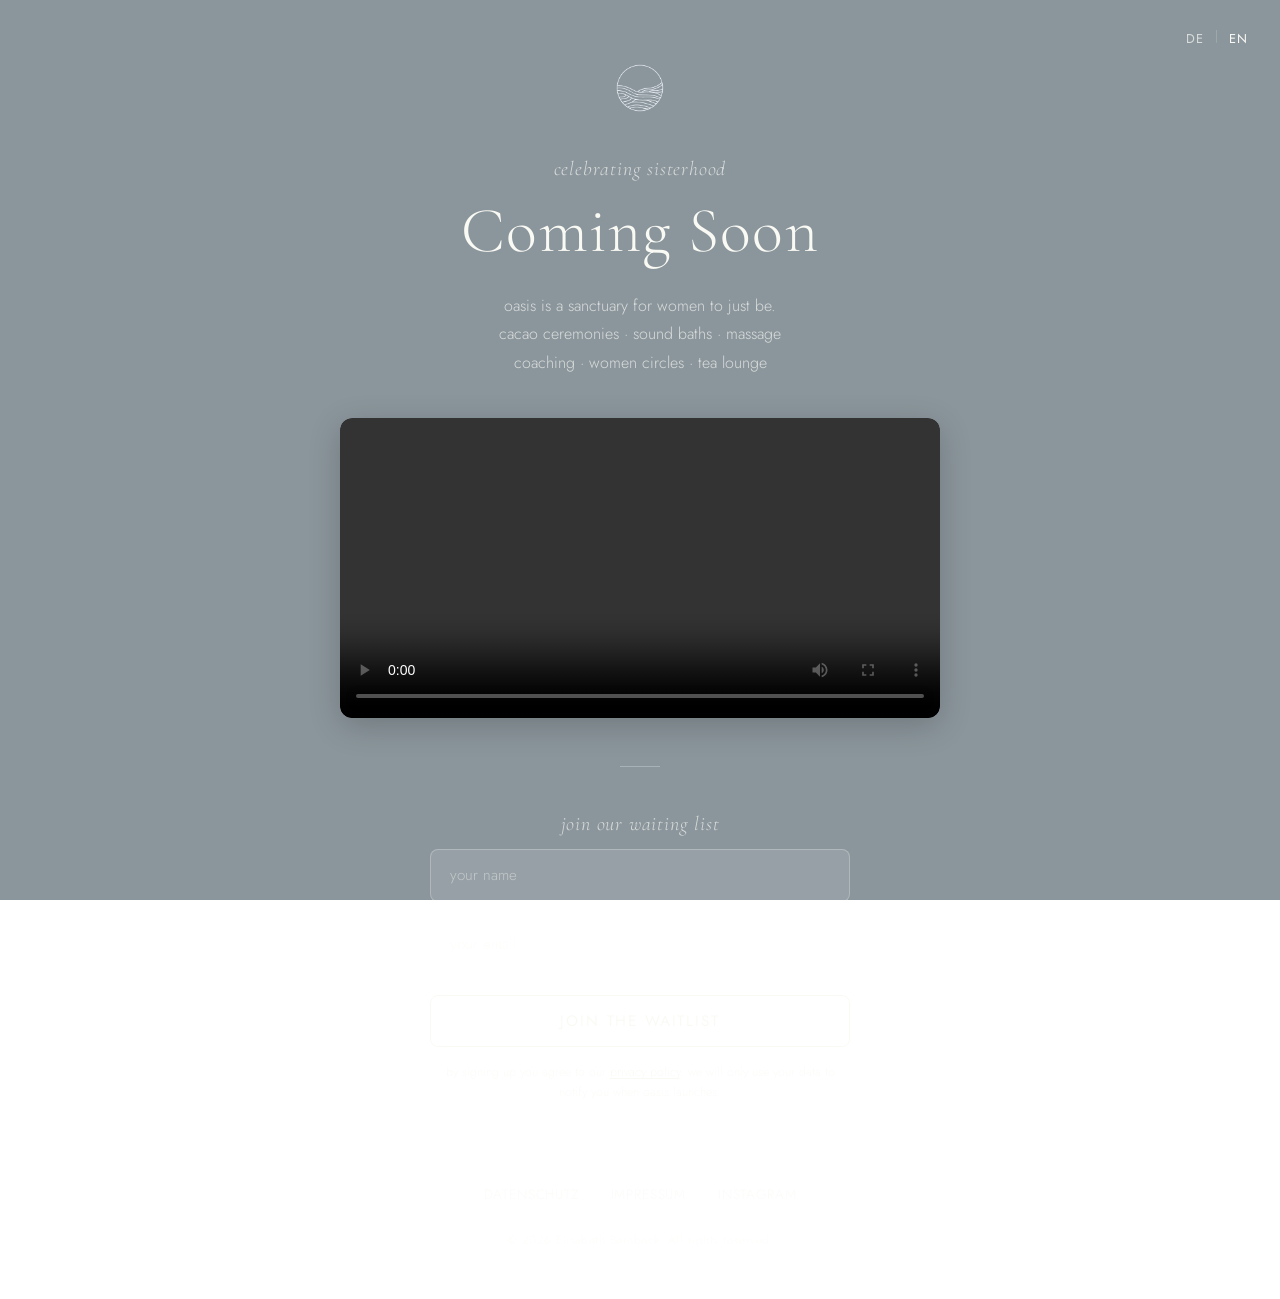
==== index.html @ ac2dc880 "Add Oasis waiting list coming soon page Includes bilingual (EN/DE) coming soon page with intro video" ====
<!DOCTYPE html>
<html lang="en">
<head>
  <meta charset="UTF-8">
  <meta name="viewport" content="width=device-width, initial-scale=1.0">
  <title>Oasis Collective – Coming Soon</title>
  <meta name="description" content="Oasis – a sanctuary for women to rest and realign. Join our waiting list for cacao ceremonies, sound baths, therapy, women circles and more.">
  <meta name="robots" content="index, follow">
  <link rel="stylesheet" href="style.css">

  <!-- Open Graph -->
  <meta property="og:title" content="Oasis Collective – Coming Soon">
  <meta property="og:description" content="A sanctuary for women to rest and realign. Join our waiting list.">
  <meta property="og:type" content="website">
  <meta property="og:url" content="https://oasiscollective.de">
</head>
<body class="has-bg">

  <!-- Language Toggle -->
  <div class="lang-toggle">
    <button id="btn-de">DE</button>
    <span>|</span>
    <button id="btn-en" class="active">EN</button>
  </div>

  <div class="page-wrapper">

    <!-- Logo -->
    <div class="logo fade-in">
      <img src="assets/logo.png" alt="Oasis Collective Logo">
    </div>

    <!-- Heading -->
    <div class="content">
      <p class="script-heading fade-in" data-de="Schwesternschaft feiern" data-en="celebrating sisterhood">celebrating sisterhood</p>
      <h1 class="fade-in">Coming Soon</h1>
      <p class="subtitle fade-in">
        <span data-de="Oasis - ein Ort für Frauen, einfach zu sein." data-en="oasis is a sanctuary for women to just be.">oasis is a sanctuary for women to just be.</span><br>
        <span data-de="Kakaozeremonien · Klangbäder · Massage" data-en="cacao ceremonies · sound baths · massage">cacao ceremonies · sound baths · massage</span><br>
        <span data-de="Coaching · Frauenkreise · Tee-Lounge" data-en="coaching · women circles · tea lounge">coaching · women circles · tea lounge</span>
      </p>

      <!-- Video -->
      <div class="video-container fade-in">
        <video controls playsinline preload="metadata">
          <source src="assets/OASIS_INTRO_VIDEO.mp4" type="video/mp4">
          Your browser does not support the video tag.
        </video>
      </div>

      <div class="divider fade-in"></div>

      <!-- Signup Form -->
      <div id="signup-section" class="fade-in">
        <p class="script-heading" data-de="Trag dich in unsere Warteliste ein" data-en="join our waiting list">join our waiting list</p>

        <form class="signup-form" id="waitlist-form"
              action="https://docs.google.com/forms/d/e/1FAIpQLSeufxtRSt-exz1xaeb_qMT-ZYPXfEtREQE66vGAR3hrWesylA/formResponse"
              method="POST"
              target="hidden-iframe">
          <div class="form-group">
            <input type="text"
                   id="input-name"
                   name="entry.803396824"
                   placeholder="your name"
                   data-de="dein Name"
                   data-en="your name"
                   required
                   autocomplete="given-name">
          </div>
          <div class="form-group">
            <input type="email"
                   id="input-email"
                   name="entry.1589229907"
                   placeholder="your email"
                   data-de="deine E-Mail"
                   data-en="your email"
                   required
                   autocomplete="email">
          </div>
          <button type="submit" class="submit-btn" data-de="Auf die Warteliste" data-en="Join the Waitlist">Join the Waitlist</button>
          <p class="form-consent" data-de="Mit deiner Anmeldung stimmst du unserer <a href='datenschutz.html'>Datenschutzerklärung</a> zu. Wir verwenden deine Daten nur, um dich zu informieren, wenn Oasis startet." data-en="by signing up you agree to our <a href='datenschutz.html'>privacy policy</a>. we will only use your data to notify you when oasis launches.">by signing up you agree to our <a href="datenschutz.html">privacy policy</a>. we will only use your data to notify you when oasis launches.</p>
        </form>

        <div class="form-success" id="form-success">
          <p data-de="Danke, schöne Seele.<br>Wir melden uns bald." data-en="thank you, beautiful soul.<br>we'll be in touch soon.">thank you, beautiful soul.<br>we'll be in touch soon.</p>
        </div>
      </div>

    </div>

    <!-- Hidden iframe for Google Forms submission without redirect -->
    <iframe name="hidden-iframe" id="hidden-iframe" style="display:none;"></iframe>

    <!-- Footer -->
    <footer>
      <nav class="footer-links">
        <a href="datenschutz.html">Datenschutz</a>
        <a href="impressum.html">Impressum</a>
        <a href="https://www.instagram.com/" target="_blank" rel="noopener">Instagram</a>
      </nav>
      <p class="copyright">&copy; 2026 Elisabeth Bernbeck. All rights reserved.</p>
    </footer>

  </div>

  <script>
    // Language switcher
    const btnDe = document.getElementById('btn-de');
    const btnEn = document.getElementById('btn-en');

    function setLang(lang) {
      document.documentElement.lang = lang;
      localStorage.setItem('oasis-lang', lang);

      // Toggle active button
      btnDe.classList.toggle('active', lang === 'de');
      btnEn.classList.toggle('active', lang === 'en');

      // Swap text content
      document.querySelectorAll('[data-en]').forEach(function (el) {
        if (el.tagName === 'INPUT') {
          el.placeholder = el.getAttribute('data-' + lang);
        } else if (el.classList.contains('form-consent') || el.closest('.form-success')) {
          el.innerHTML = el.getAttribute('data-' + lang);
        } else {
          el.textContent = el.getAttribute('data-' + lang);
        }
      });
    }

    btnDe.addEventListener('click', function () { setLang('de'); });
    btnEn.addEventListener('click', function () { setLang('en'); });

    // Default to saved preference or German
    var saved = localStorage.getItem('oasis-lang') || 'en';
    setLang(saved);

    // Show success message after form submission via hidden iframe
    const form = document.getElementById('waitlist-form');
    const successMsg = document.getElementById('form-success');

    form.addEventListener('submit', function () {
      setTimeout(function () {
        form.style.display = 'none';
        successMsg.classList.add('visible');
      }, 1000);
    });
  </script>
</body>
</html>
---- style.css ----
@import url('https://fonts.googleapis.com/css2?family=Cormorant+Garamond:ital,wght@0,300;0,400;0,600;1,300;1,400&family=Jost:wght@300;400;500&display=swap');

/* ── Reset & Base ─────────────────────────────────── */

*, *::before, *::after {
  margin: 0;
  padding: 0;
  box-sizing: border-box;
}

:root {
  --bg-primary: #4A6B7A;
  --bg-dark: #3D5A68;
  --bg-deeper: #345060;
  --text-light: #FAFAF5;
  --text-muted: rgba(250, 250, 245, 0.7);
  --accent: #8AABB8;
  --font-display: 'Cormorant Garamond', Georgia, serif;
  --font-body: 'Jost', 'Helvetica Neue', sans-serif;
}

html {
  font-size: 16px;
  scroll-behavior: smooth;
}

body {
  font-family: var(--font-body);
  font-weight: 300;
  background-color: var(--bg-primary);
  color: var(--text-light);
  line-height: 1.7;
  min-height: 100vh;
  -webkit-font-smoothing: antialiased;
}

/* Water background — only on the main coming-soon page */
body.has-bg {
  background: url('assets/bg-water.png') center center / cover no-repeat fixed;
}

body.has-bg::before {
  content: '';
  position: fixed;
  inset: 0;
  background: rgba(45, 65, 75, 0.55);
  z-index: 0;
}

body.has-bg .page-wrapper {
  position: relative;
  z-index: 1;
}

a {
  color: var(--text-light);
  text-decoration: none;
  transition: opacity 0.3s ease;
}

a:hover {
  opacity: 0.75;
}

/* ── Fade-in Animation ────────────────────────────── */

@keyframes fadeUp {
  from {
    opacity: 0;
    transform: translateY(20px);
  }
  to {
    opacity: 1;
    transform: translateY(0);
  }
}

.fade-in {
  opacity: 0;
  animation: fadeUp 0.8s ease forwards;
}

.fade-in:nth-child(1) { animation-delay: 0.1s; }
.fade-in:nth-child(2) { animation-delay: 0.3s; }
.fade-in:nth-child(3) { animation-delay: 0.5s; }
.fade-in:nth-child(4) { animation-delay: 0.7s; }
.fade-in:nth-child(5) { animation-delay: 0.9s; }

/* ── Logo ─────────────────────────────────────────── */

.logo {
  width: 80px;
  height: 80px;
  margin-bottom: 1.5rem;
}

.logo img {
  width: 100%;
  height: 100%;
  object-fit: contain;
}

/* ── Layout ───────────────────────────────────────── */

.page-wrapper {
  display: flex;
  flex-direction: column;
  align-items: center;
  min-height: 100vh;
  padding: 3rem 1.5rem;
}

.content {
  max-width: 600px;
  width: 100%;
  text-align: center;
}

/* ── Typography ───────────────────────────────────── */

.script-heading {
  font-family: var(--font-display);
  font-weight: 300;
  font-style: italic;
  font-size: 1.25rem;
  letter-spacing: 0.04em;
  color: var(--text-muted);
  margin-bottom: 0.5rem;
}

h1 {
  font-family: var(--font-display);
  font-weight: 300;
  font-size: clamp(2.5rem, 6vw, 4rem);
  letter-spacing: 0.02em;
  line-height: 1.15;
  margin-bottom: 1.5rem;
}

h2 {
  font-family: var(--font-display);
  font-weight: 300;
  font-size: clamp(1.8rem, 4vw, 2.5rem);
  letter-spacing: 0.02em;
  line-height: 1.2;
  margin-bottom: 1.5rem;
}

.subtitle {
  font-size: 1rem;
  font-weight: 300;
  color: var(--text-muted);
  max-width: 440px;
  margin: 0 auto 2.5rem;
  line-height: 1.8;
}

/* ── Video ────────────────────────────────────────── */

.video-container {
  width: 100%;
  margin: 2rem 0 3rem;
  border-radius: 12px;
  overflow: hidden;
  box-shadow: 0 8px 32px rgba(0, 0, 0, 0.2);
}

.video-container video {
  width: 100%;
  display: block;
  border-radius: 12px;
}

/* ── Signup Form ──────────────────────────────────── */

.signup-form {
  width: 100%;
  max-width: 420px;
  margin: 0 auto 2rem;
}

.form-group {
  margin-bottom: 1rem;
}

.form-group input {
  width: 100%;
  padding: 0.9rem 1.2rem;
  background: rgba(255, 255, 255, 0.1);
  backdrop-filter: blur(8px);
  -webkit-backdrop-filter: blur(8px);
  border: 1px solid rgba(255, 255, 255, 0.25);
  border-radius: 8px;
  color: var(--text-light);
  font-family: var(--font-body);
  font-size: 0.95rem;
  font-weight: 300;
  transition: border-color 0.3s ease, background 0.3s ease;
}

.form-group input::placeholder {
  color: rgba(250, 250, 245, 0.45);
}

.form-group input:focus {
  outline: none;
  border-color: rgba(255, 255, 255, 0.5);
  background: rgba(255, 255, 255, 0.12);
}

.submit-btn {
  width: 100%;
  padding: 0.9rem 2rem;
  background: transparent;
  border: 1px solid var(--text-light);
  border-radius: 8px;
  color: var(--text-light);
  font-family: var(--font-body);
  font-size: 0.95rem;
  font-weight: 400;
  letter-spacing: 0.12em;
  text-transform: uppercase;
  cursor: pointer;
  transition: background 0.3s ease, color 0.3s ease;
  margin-top: 0.5rem;
}

.submit-btn:hover {
  background: var(--text-light);
  color: var(--bg-primary);
}

.form-consent {
  font-size: 0.78rem;
  color: var(--text-muted);
  margin-top: 1rem;
  line-height: 1.6;
}

.form-consent a {
  text-decoration: underline;
  text-underline-offset: 2px;
}

.form-success {
  display: none;
  text-align: center;
  padding: 1.5rem;
}

.form-success.visible {
  display: block;
}

.form-success p {
  font-family: var(--font-display);
  font-style: italic;
  font-size: 1.2rem;
}

/* ── Divider ──────────────────────────────────────── */

.divider {
  width: 40px;
  height: 1px;
  background: rgba(255, 255, 255, 0.25);
  margin: 2.5rem auto;
}

/* ── Footer ───────────────────────────────────────── */

footer {
  margin-top: auto;
  padding-top: 3rem;
  text-align: center;
  width: 100%;
}

.footer-links {
  display: flex;
  justify-content: center;
  gap: 2rem;
  margin-bottom: 1.5rem;
  flex-wrap: wrap;
}

.footer-links a {
  font-size: 0.85rem;
  letter-spacing: 0.06em;
  text-transform: uppercase;
  color: var(--text-muted);
}

.footer-links a:hover {
  color: var(--text-light);
  opacity: 1;
}

.copyright {
  font-size: 0.75rem;
  color: rgba(250, 250, 245, 0.4);
  letter-spacing: 0.04em;
}

/* ── Legal Pages ──────────────────────────────────── */

.legal-page {
  max-width: 700px;
  width: 100%;
  text-align: left;
}

.legal-page h1 {
  text-align: center;
  margin-bottom: 2.5rem;
}

.legal-page h2 {
  font-size: 1.3rem;
  margin-top: 2.5rem;
  margin-bottom: 0.75rem;
  font-weight: 400;
}

.legal-page p,
.legal-page li {
  font-size: 0.92rem;
  color: var(--text-muted);
  margin-bottom: 0.75rem;
}

.legal-page ul {
  list-style: none;
  padding-left: 1rem;
}

.legal-page ul li::before {
  content: "–";
  margin-right: 0.5rem;
  color: var(--accent);
}

.legal-page a {
  text-decoration: underline;
  text-underline-offset: 2px;
}

.back-link {
  display: inline-block;
  margin-bottom: 2rem;
  font-size: 0.85rem;
  letter-spacing: 0.06em;
  text-transform: uppercase;
  color: var(--text-muted);
}

.back-link:hover {
  color: var(--text-light);
  opacity: 1;
}

/* ── Language Toggle ───────────────────────────────── */

.lang-toggle {
  position: fixed;
  top: 1.5rem;
  right: 1.5rem;
  z-index: 10;
  display: flex;
  gap: 0.15rem;
  font-family: var(--font-body);
  font-size: 0.8rem;
  letter-spacing: 0.08em;
  text-transform: uppercase;
}

.lang-toggle button {
  background: none;
  border: none;
  color: var(--text-muted);
  font-family: var(--font-body);
  font-size: 0.8rem;
  letter-spacing: 0.08em;
  cursor: pointer;
  padding: 0.3rem 0.5rem;
  transition: color 0.3s ease;
}

.lang-toggle button.active {
  color: var(--text-light);
}

.lang-toggle button:hover {
  color: var(--text-light);
}

.lang-toggle span {
  color: rgba(250, 250, 245, 0.3);
  line-height: 1.8;
}

/* ── Responsive ───────────────────────────────────── */

@media (max-width: 480px) {
  .page-wrapper {
    padding: 2rem 1.25rem;
  }

  .footer-links {
    gap: 1.25rem;
  }

  .video-container {
    margin: 1.5rem 0 2rem;
    border-radius: 8px;
  }

  .video-container video {
    border-radius: 8px;
  }
}
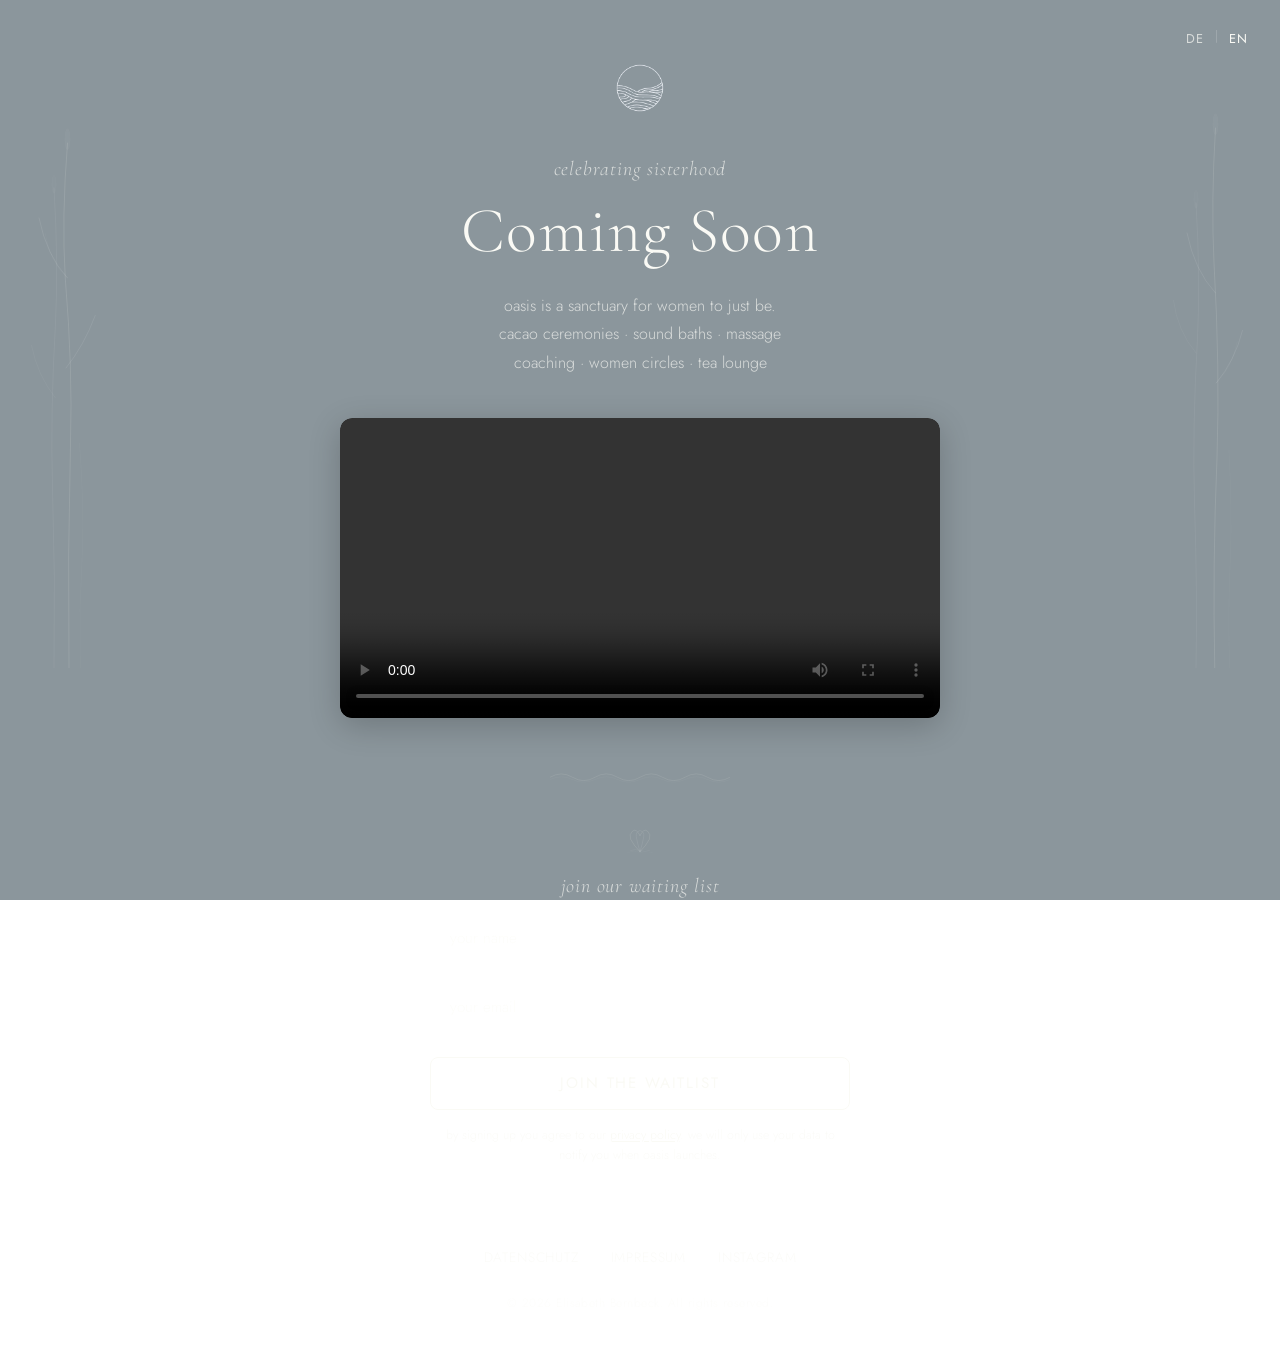
==== commit 16ef6b87: "Add decorative water-themed SVG line drawings Flowing reeds on page sides, wave divider, and lotus a" ====
--- a/index.html
+++ b/index.html
@@ -25,6 +25,46 @@
 
   <div class="page-wrapper">
 
+    <!-- Decorative Reeds — Left -->
+    <svg class="deco-reeds deco-reeds--left" viewBox="0 0 120 800" fill="none" xmlns="http://www.w3.org/2000/svg" aria-hidden="true">
+      <!-- Tall reed 1 -->
+      <path d="M60 800 Q58 650 62 500 Q65 400 55 280 Q50 200 58 100" stroke="currentColor" stroke-width="1.2" stroke-linecap="round"/>
+      <!-- Leaf 1 -->
+      <path d="M58 280 Q30 250 20 200" stroke="currentColor" stroke-width="0.9" stroke-linecap="round"/>
+      <path d="M58 280 Q35 260 28 220" stroke="currentColor" stroke-width="0.6" stroke-linecap="round" opacity="0.5"/>
+      <!-- Leaf 2 -->
+      <path d="M56 400 Q80 370 95 330" stroke="currentColor" stroke-width="0.9" stroke-linecap="round"/>
+      <!-- Tall reed 2 -->
+      <path d="M40 800 Q42 680 38 560 Q35 460 42 340 Q46 260 40 160" stroke="currentColor" stroke-width="1" stroke-linecap="round" opacity="0.6"/>
+      <!-- Leaf 3 -->
+      <path d="M42 440 Q18 410 10 370" stroke="currentColor" stroke-width="0.8" stroke-linecap="round" opacity="0.6"/>
+      <!-- Small reed 3 -->
+      <path d="M75 800 Q73 720 78 640 Q80 580 74 500" stroke="currentColor" stroke-width="0.8" stroke-linecap="round" opacity="0.4"/>
+      <!-- Cattail/seed head -->
+      <ellipse cx="58" cy="95" rx="3.5" ry="14" stroke="currentColor" stroke-width="0.8" fill="currentColor" opacity="0.25"/>
+      <ellipse cx="40" cy="155" rx="3" ry="12" stroke="currentColor" stroke-width="0.7" fill="currentColor" opacity="0.18"/>
+    </svg>
+
+    <!-- Decorative Reeds — Right -->
+    <svg class="deco-reeds deco-reeds--right" viewBox="0 0 120 800" fill="none" xmlns="http://www.w3.org/2000/svg" aria-hidden="true">
+      <!-- Tall reed 1 -->
+      <path d="M55 800 Q58 660 52 520 Q48 400 56 260 Q60 180 54 80" stroke="currentColor" stroke-width="1.2" stroke-linecap="round"/>
+      <!-- Leaf 1 -->
+      <path d="M54 300 Q82 270 92 220" stroke="currentColor" stroke-width="0.9" stroke-linecap="round"/>
+      <!-- Leaf 2 -->
+      <path d="M53 420 Q28 390 18 350" stroke="currentColor" stroke-width="0.9" stroke-linecap="round"/>
+      <path d="M53 420 Q32 400 25 365" stroke="currentColor" stroke-width="0.6" stroke-linecap="round" opacity="0.5"/>
+      <!-- Tall reed 2 -->
+      <path d="M80 800 Q78 700 82 580 Q85 480 78 360 Q74 280 80 180" stroke="currentColor" stroke-width="1" stroke-linecap="round" opacity="0.6"/>
+      <!-- Leaf 3 -->
+      <path d="M80 380 Q105 350 110 310" stroke="currentColor" stroke-width="0.8" stroke-linecap="round" opacity="0.6"/>
+      <!-- Small reed 3 -->
+      <path d="M35 800 Q38 730 34 650 Q32 590 36 510" stroke="currentColor" stroke-width="0.8" stroke-linecap="round" opacity="0.4"/>
+      <!-- Cattail/seed head -->
+      <ellipse cx="54" cy="75" rx="3.5" ry="14" stroke="currentColor" stroke-width="0.8" fill="currentColor" opacity="0.25"/>
+      <ellipse cx="80" cy="175" rx="3" ry="12" stroke="currentColor" stroke-width="0.7" fill="currentColor" opacity="0.18"/>
+    </svg>
+
     <!-- Logo -->
     <div class="logo fade-in">
       <img src="assets/logo.png" alt="Oasis Collective Logo">
@@ -48,10 +88,25 @@
         </video>
       </div>
 
-      <div class="divider fade-in"></div>
+      <!-- Wave Divider -->
+      <div class="deco-wave-divider fade-in">
+        <svg viewBox="0 0 400 50" fill="none" xmlns="http://www.w3.org/2000/svg" aria-hidden="true">
+          <path d="M0 25 Q25 10 50 25 T100 25 T150 25 T200 25 T250 25 T300 25 T350 25 T400 25" stroke="currentColor" stroke-width="0.8" stroke-linecap="round" opacity="0.5"/>
+          <path d="M0 30 Q25 18 50 30 T100 30 T150 30 T200 30 T250 30 T300 30 T350 30 T400 30" stroke="currentColor" stroke-width="0.5" stroke-linecap="round" opacity="0.3"/>
+        </svg>
+      </div>
 
       <!-- Signup Form -->
       <div id="signup-section" class="fade-in">
+        <!-- Small lotus/water lily accent -->
+        <svg class="deco-lotus" viewBox="0 0 80 40" fill="none" xmlns="http://www.w3.org/2000/svg" aria-hidden="true">
+          <path d="M40 38 Q30 28 25 18 Q22 10 28 5 Q34 0 40 12" stroke="currentColor" stroke-width="0.7" stroke-linecap="round" opacity="0.45"/>
+          <path d="M40 38 Q50 28 55 18 Q58 10 52 5 Q46 0 40 12" stroke="currentColor" stroke-width="0.7" stroke-linecap="round" opacity="0.45"/>
+          <path d="M40 38 Q36 25 34 14 Q33 6 40 4 Q47 6 46 14 Q44 25 40 38" stroke="currentColor" stroke-width="0.7" stroke-linecap="round" opacity="0.35"/>
+          <!-- Small ripple lines -->
+          <path d="M25 36 Q32 33 40 36 Q48 39 55 36" stroke="currentColor" stroke-width="0.5" stroke-linecap="round" opacity="0.3"/>
+          <path d="M20 39 Q30 35 40 39 Q50 43 60 39" stroke="currentColor" stroke-width="0.4" stroke-linecap="round" opacity="0.2"/>
+        </svg>
         <p class="script-heading" data-de="Trag dich in unsere Warteliste ein" data-en="join our waiting list">join our waiting list</p>
 
         <form class="signup-form" id="waitlist-form"
--- a/style.css
+++ b/style.css
@@ -267,6 +267,85 @@
   margin: 2.5rem auto;
 }
 
+/* ── Decorative Line Drawings ────────────────────── */
+
+/* Side reeds — tall, flowing botanical illustrations */
+.deco-reeds {
+  position: absolute;
+  top: 5%;
+  width: 90px;
+  height: 600px;
+  color: rgba(250, 250, 245, 0.13);
+  pointer-events: none;
+  z-index: 0;
+}
+
+.deco-reeds--left {
+  left: 1.5rem;
+}
+
+.deco-reeds--right {
+  right: 1.5rem;
+  transform: scaleX(-1);
+}
+
+/* Gentle sway animation for reeds */
+@keyframes reedsSwayLeft {
+  0%, 100% { transform: rotate(0deg); }
+  50%      { transform: rotate(1.2deg); }
+}
+
+@keyframes reedsSwayRight {
+  0%, 100% { transform: scaleX(-1) rotate(0deg); }
+  50%      { transform: scaleX(-1) rotate(-1.2deg); }
+}
+
+.deco-reeds--left {
+  transform-origin: bottom center;
+  animation: reedsSwayLeft 8s ease-in-out infinite;
+}
+
+.deco-reeds--right {
+  transform-origin: bottom center;
+  animation: reedsSwayRight 10s ease-in-out infinite;
+}
+
+/* Wave divider between sections */
+.deco-wave-divider {
+  width: 180px;
+  margin: 2.5rem auto;
+  color: rgba(250, 250, 245, 0.5);
+}
+
+.deco-wave-divider svg {
+  width: 100%;
+  height: auto;
+  display: block;
+}
+
+/* Lotus / water lily accent */
+.deco-lotus {
+  width: 50px;
+  height: 25px;
+  margin: 0 auto 1rem;
+  display: block;
+  color: rgba(250, 250, 245, 0.5);
+}
+
+/* Hide side reeds on narrower screens where they'd overlap content */
+@media (max-width: 900px) {
+  .deco-reeds {
+    width: 60px;
+    opacity: 0.7;
+  }
+}
+
+@media (max-width: 700px) {
+  .deco-reeds {
+    display: none;
+  }
+}
+
 /* ── Footer ───────────────────────────────────────── */
 
 footer {
@@ -359,7 +438,549 @@
   opacity: 1;
 }
 
-/* ── Language Toggle ───────────────────────────────── */
+/* ── Site Navigation ──────────────────────────────── */
+
+.site-nav {
+  position: fixed;
+  top: 0;
+  left: 0;
+  right: 0;
+  z-index: 9;
+  display: flex;
+  align-items: center;
+  justify-content: space-between;
+  padding: 1.25rem 2.5rem;
+  transition: background 0.4s ease, padding 0.3s ease;
+}
+
+.site-nav.scrolled {
+  background: rgba(45, 65, 75, 0.92);
+  backdrop-filter: blur(12px);
+  -webkit-backdrop-filter: blur(12px);
+  padding: 0.8rem 2.5rem;
+}
+
+.nav-logo img {
+  width: 45px;
+  height: 45px;
+  object-fit: contain;
+}
+
+.nav-links {
+  display: flex;
+  align-items: center;
+  gap: 2.5rem;
+}
+
+.nav-links a {
+  font-family: var(--font-body);
+  font-size: 0.82rem;
+  font-weight: 400;
+  letter-spacing: 0.1em;
+  text-transform: uppercase;
+  color: var(--text-light);
+}
+
+.nav-links a:hover {
+  opacity: 0.7;
+}
+
+/* ── Hero Section ─────────────────────────────────── */
+
+.hero {
+  position: relative;
+  width: 100%;
+  height: 100vh;
+  display: flex;
+  align-items: center;
+  justify-content: center;
+  overflow: hidden;
+}
+
+.hero-bg {
+  position: absolute;
+  inset: 0;
+  background-size: cover;
+  background-position: center;
+  background-repeat: no-repeat;
+}
+
+.hero-overlay {
+  position: absolute;
+  inset: 0;
+  background: rgba(45, 65, 75, 0.4);
+}
+
+.hero-content {
+  position: relative;
+  z-index: 2;
+  text-align: center;
+}
+
+.hero-logo {
+  margin: 0 auto 1.5rem;
+}
+
+.hero h1 {
+  font-size: clamp(3rem, 7vw, 5rem);
+  margin-bottom: 2rem;
+}
+
+.scroll-indicator {
+  margin-top: 2rem;
+}
+
+.scroll-indicator a {
+  color: var(--text-muted);
+  display: inline-block;
+  animation: bobble 2s ease-in-out infinite;
+}
+
+@keyframes bobble {
+  0%, 100% { transform: translateY(0); }
+  50% { transform: translateY(8px); }
+}
+
+/* ── Sections (shared) ────────────────────────────── */
+
+.section {
+  padding: 6rem 2rem;
+}
+
+.section-inner {
+  max-width: 900px;
+  margin: 0 auto;
+  text-align: center;
+}
+
+.script-title {
+  font-family: var(--font-display);
+  font-weight: 300;
+  font-style: italic;
+  font-size: clamp(2rem, 5vw, 3rem);
+  margin-bottom: 2.5rem;
+}
+
+.btn-outline {
+  display: inline-block;
+  padding: 0.75rem 2rem;
+  border: 1px solid var(--text-light);
+  border-radius: 8px;
+  font-family: var(--font-body);
+  font-size: 0.85rem;
+  font-weight: 400;
+  letter-spacing: 0.1em;
+  text-transform: uppercase;
+  color: var(--text-light);
+  transition: background 0.3s ease, color 0.3s ease;
+  cursor: pointer;
+  text-decoration: none;
+}
+
+.btn-outline:hover {
+  background: var(--text-light);
+  color: var(--bg-primary);
+  opacity: 1;
+}
+
+.btn-sm {
+  padding: 0.5rem 1.25rem;
+  font-size: 0.78rem;
+}
+
+/* ── Mission Section ──────────────────────────────── */
+
+.mission {
+  background: var(--bg-dark);
+}
+
+.mission-text {
+  font-size: 1rem;
+  color: var(--text-muted);
+  max-width: 560px;
+  margin: 0 auto 1.5rem;
+  line-height: 1.8;
+}
+
+/* ── Calendar / Events ────────────────────────────── */
+
+.calendar {
+  background: var(--bg-primary);
+}
+
+.events-list {
+  text-align: left;
+}
+
+.event-row {
+  display: grid;
+  grid-template-columns: 80px 160px 1fr;
+  align-items: center;
+  padding: 2rem 0;
+  border-bottom: 1px solid rgba(255, 255, 255, 0.12);
+  position: relative;
+  cursor: pointer;
+}
+
+.event-row:last-child {
+  border-bottom: none;
+}
+
+.event-date {
+  display: flex;
+  flex-direction: column;
+  align-items: center;
+}
+
+.event-day-name {
+  font-size: 0.82rem;
+  font-weight: 400;
+  text-transform: uppercase;
+  letter-spacing: 0.05em;
+}
+
+.event-day-num {
+  font-size: 2.2rem;
+  font-weight: 300;
+  line-height: 1.1;
+}
+
+.event-time {
+  font-size: 0.95rem;
+  font-weight: 300;
+  letter-spacing: 0.15em;
+  text-transform: uppercase;
+  color: var(--text-muted);
+}
+
+.event-name {
+  font-family: var(--font-display);
+  font-style: italic;
+  font-size: clamp(1.5rem, 3vw, 2.2rem);
+  text-align: right;
+}
+
+.event-hover {
+  display: none;
+  grid-column: 1 / -1;
+  padding: 1.25rem 0 0.5rem;
+  animation: fadeUp 0.3s ease;
+}
+
+.event-row:hover .event-hover,
+.event-row.active .event-hover {
+  display: block;
+}
+
+.event-desc {
+  font-size: 0.92rem;
+  color: var(--text-muted);
+  margin-bottom: 0.75rem;
+  line-height: 1.7;
+}
+
+.event-meta {
+  font-size: 0.85rem;
+  color: var(--text-muted);
+  margin-bottom: 1rem;
+}
+
+/* ── Services Section ─────────────────────────────── */
+
+.services {
+  background: var(--bg-dark);
+}
+
+.services-grid {
+  display: grid;
+  grid-template-columns: repeat(3, 1fr);
+  gap: 2.5rem;
+  text-align: left;
+  margin-top: 2rem;
+}
+
+.services-col {
+  padding: 2rem;
+  background: rgba(255, 255, 255, 0.04);
+  border-radius: 12px;
+  border: 1px solid rgba(255, 255, 255, 0.08);
+}
+
+.services-col h3 {
+  font-family: var(--font-display);
+  font-style: italic;
+  font-size: 1.6rem;
+  font-weight: 300;
+  margin-bottom: 0.25rem;
+}
+
+.services-role {
+  font-size: 0.8rem;
+  color: var(--text-muted);
+  letter-spacing: 0.04em;
+  margin-bottom: 1.5rem;
+}
+
+.service-item {
+  margin-bottom: 1.5rem;
+  padding-bottom: 1.5rem;
+  border-bottom: 1px solid rgba(255, 255, 255, 0.08);
+}
+
+.service-item:last-of-type {
+  border-bottom: none;
+}
+
+.service-item h4 {
+  font-family: var(--font-display);
+  font-size: 1.1rem;
+  font-weight: 400;
+  margin-bottom: 0.4rem;
+}
+
+.service-item p {
+  font-size: 0.88rem;
+  color: var(--text-muted);
+  line-height: 1.6;
+  margin-bottom: 0.5rem;
+}
+
+.service-meta {
+  font-size: 0.82rem;
+  color: var(--accent);
+  margin-bottom: 0.75rem;
+}
+
+/* ── Service tiers (multi-duration pricing) ───────────── */
+
+.service-tiers {
+  margin-bottom: 0.5rem;
+}
+
+.service-tier {
+  display: flex;
+  align-items: center;
+  justify-content: space-between;
+  padding: 0.75rem 0;
+  border-bottom: 1px solid rgba(255, 255, 255, 0.09);
+}
+
+.service-tier:last-child {
+  border-bottom: none;
+  margin-bottom: 0.25rem;
+}
+
+.service-tier-info {
+  font-size: 0.82rem;
+  color: var(--accent);
+  display: flex;
+  gap: 0.6rem;
+  align-items: center;
+}
+
+.service-tier-info em {
+  font-style: normal;
+  color: var(--text-light);
+  font-weight: 400;
+}
+
+.view-profile {
+  display: inline-block;
+  margin-top: 1rem;
+  font-size: 0.82rem;
+  color: var(--text-muted);
+  letter-spacing: 0.04em;
+}
+
+.view-profile:hover {
+  color: var(--text-light);
+  opacity: 1;
+}
+
+/* ── About Section ────────────────────────────────── */
+
+.about {
+  background: var(--bg-primary);
+}
+
+.about-grid {
+  display: grid;
+  grid-template-columns: repeat(3, 1fr);
+  gap: 2.5rem;
+  text-align: center;
+  margin-top: 2rem;
+}
+
+.about-card {
+  padding: 2rem 1.5rem;
+}
+
+.about-card h3 {
+  font-size: 2rem;
+  margin-bottom: 0.25rem;
+}
+
+.about-role {
+  font-size: 0.78rem;
+  color: var(--text-muted);
+  letter-spacing: 0.04em;
+  margin-bottom: 1.25rem;
+}
+
+.about-bio {
+  font-size: 0.92rem;
+  color: var(--text-muted);
+  line-height: 1.7;
+  margin-bottom: 1.5rem;
+}
+
+/* ── Site Footer ──────────────────────────────────── */
+
+.site-footer {
+  background: var(--bg-deeper);
+  padding: 4rem 2rem 2rem;
+  text-align: center;
+}
+
+.footer-legal {
+  display: flex;
+  justify-content: center;
+  gap: 4rem;
+  margin-bottom: 2.5rem;
+  flex-wrap: wrap;
+}
+
+.footer-legal-col {
+  display: flex;
+  flex-direction: column;
+  gap: 0.4rem;
+}
+
+.footer-legal-col h4 {
+  font-family: var(--font-display);
+  font-style: italic;
+  font-size: 1.2rem;
+  font-weight: 300;
+  margin-bottom: 0.5rem;
+}
+
+.footer-legal-col a {
+  font-size: 0.78rem;
+  color: var(--text-muted);
+  text-decoration: underline;
+  text-underline-offset: 2px;
+}
+
+.footer-legal-col a:hover {
+  color: var(--text-light);
+  opacity: 1;
+}
+
+/* ── Reserve Page ─────────────────────────────────── */
+
+.reserve-page {
+  max-width: 500px;
+  width: 100%;
+  text-align: center;
+}
+
+.reserve-details {
+  background: rgba(255, 255, 255, 0.05);
+  border-radius: 12px;
+  padding: 2rem;
+  margin-bottom: 2rem;
+  text-align: left;
+  border: 1px solid rgba(255, 255, 255, 0.1);
+}
+
+.reserve-details h3 {
+  font-family: var(--font-display);
+  font-style: italic;
+  font-size: 1.5rem;
+  font-weight: 300;
+  margin-bottom: 0.75rem;
+}
+
+.reserve-details p {
+  font-size: 0.9rem;
+  color: var(--text-muted);
+  margin-bottom: 0.3rem;
+}
+
+.reserve-form {
+  text-align: left;
+}
+
+.reserve-form label {
+  display: flex;
+  align-items: flex-start;
+  gap: 0.5rem;
+  font-size: 0.82rem;
+  color: var(--text-muted);
+  margin-bottom: 1rem;
+  cursor: pointer;
+  line-height: 1.5;
+}
+
+.reserve-form label input[type="checkbox"] {
+  margin-top: 0.2rem;
+  accent-color: var(--accent);
+}
+
+.reserve-form label a {
+  text-decoration: underline;
+  text-underline-offset: 2px;
+}
+
+/* ── Facilitator Pages ────────────────────────────── */
+
+.facilitator-page {
+  max-width: 700px;
+  width: 100%;
+}
+
+.facilitator-header {
+  text-align: center;
+  margin-bottom: 3rem;
+}
+
+.facilitator-header h1 {
+  font-family: var(--font-display);
+  font-style: italic;
+  margin-bottom: 0.25rem;
+}
+
+.facilitator-header .about-role {
+  margin-bottom: 1.5rem;
+}
+
+.facilitator-services {
+  text-align: left;
+}
+
+.facilitator-service {
+  padding: 2rem;
+  margin-bottom: 1.5rem;
+  background: rgba(255, 255, 255, 0.04);
+  border-radius: 12px;
+  border: 1px solid rgba(255, 255, 255, 0.08);
+}
+
+.facilitator-service h3 {
+  font-family: var(--font-display);
+  font-size: 1.3rem;
+  font-weight: 400;
+  margin-bottom: 0.5rem;
+}
+
+.facilitator-service p {
+  font-size: 0.92rem;
+  color: var(--text-muted);
+  line-height: 1.7;
+  margin-bottom: 0.5rem;
+}
+
+/* ── Language Toggle (waiting list — fixed position) ── */
 
 .lang-toggle {
   position: fixed;
@@ -399,7 +1020,96 @@
   line-height: 1.8;
 }
 
+/* ── Language Toggle (nav-integrated — home page) ──── */
+
+.nav-lang {
+  display: inline-flex;
+  align-items: center;
+  gap: 0.1rem;
+  margin-left: 1rem;
+  padding-left: 1.5rem;
+  border-left: 1px solid rgba(255, 255, 255, 0.2);
+}
+
+.nav-lang button {
+  background: none;
+  border: none;
+  color: var(--text-muted);
+  font-family: var(--font-body);
+  font-size: 0.78rem;
+  letter-spacing: 0.08em;
+  cursor: pointer;
+  padding: 0.2rem 0.4rem;
+  transition: color 0.3s ease;
+}
+
+.nav-lang button.active {
+  color: var(--text-light);
+}
+
+.nav-lang button:hover {
+  color: var(--text-light);
+}
+
+.nav-lang-sep {
+  color: rgba(250, 250, 245, 0.25);
+  font-size: 0.75rem;
+}
+
 /* ── Responsive ───────────────────────────────────── */
+
+@media (max-width: 768px) {
+  .site-nav {
+    padding: 1rem 1.25rem;
+  }
+
+  .nav-links {
+    gap: 1rem;
+    align-items: center;
+  }
+
+  .nav-links a {
+    font-size: 0.72rem;
+  }
+
+  .nav-lang {
+    margin-left: 0.5rem;
+    padding-left: 1rem;
+  }
+
+  .section {
+    padding: 4rem 1.25rem;
+  }
+
+  .event-row {
+    grid-template-columns: 60px 1fr;
+    gap: 0.5rem;
+  }
+
+  .event-time {
+    grid-column: 2;
+    font-size: 0.82rem;
+    padding-left: 0;
+  }
+
+  .event-name {
+    grid-column: 1 / -1;
+    text-align: left;
+    margin-top: 0.5rem;
+  }
+
+  .services-grid,
+  .about-grid {
+    grid-template-columns: 1fr;
+    gap: 1.5rem;
+  }
+
+  .footer-legal {
+    flex-direction: column;
+    gap: 2rem;
+    align-items: center;
+  }
+}
 
 @media (max-width: 480px) {
   .page-wrapper {
@@ -418,4 +1128,346 @@
   .video-container video {
     border-radius: 8px;
   }
-}
+
+  .nav-links {
+    gap: 0.75rem;
+  }
+
+  .nav-lang {
+    margin-left: 0.25rem;
+    padding-left: 0.75rem;
+  }
+
+  .nav-lang button {
+    font-size: 0.7rem;
+    padding: 0.15rem 0.3rem;
+  }
+
+  .hero h1 {
+    font-size: 2.5rem;
+  }
+}
+
+/* ══════════════════════════════════════════════════════
+   ENGAGEMENT & ANIMATION ENHANCEMENTS
+═══════════════════════════════════════════════════════ */
+
+/* ── Scroll Reveal ─────────────────────────────────── */
+
+.reveal {
+  opacity: 0;
+  transform: translateY(28px);
+  transition: opacity 0.9s ease, transform 0.9s ease;
+}
+
+.reveal.visible {
+  opacity: 1;
+  transform: translateY(0);
+}
+
+/* ── Section positioning (waves + orbs) ─────────────── */
+
+.section {
+  position: relative;
+}
+
+.mission,
+.about {
+  overflow: hidden;
+}
+
+/* ── Ambient drifting orbs ──────────────────────────── */
+
+@keyframes driftOrb {
+  0%, 100% { transform: translate(0, 0); }
+  33%       { transform: translate(40px, -25px); }
+  66%       { transform: translate(-25px, 35px); }
+}
+
+.mission::before {
+  content: '';
+  position: absolute;
+  width: 520px;
+  height: 520px;
+  background: radial-gradient(circle, rgba(138, 171, 184, 0.11) 0%, transparent 70%);
+  top: -120px;
+  left: -160px;
+  border-radius: 50%;
+  animation: driftOrb 11s ease-in-out infinite;
+  pointer-events: none;
+}
+
+.mission::after {
+  content: '';
+  position: absolute;
+  width: 360px;
+  height: 360px;
+  background: radial-gradient(circle, rgba(138, 171, 184, 0.07) 0%, transparent 70%);
+  bottom: 60px;
+  right: -80px;
+  border-radius: 50%;
+  animation: driftOrb 14s ease-in-out infinite reverse;
+  pointer-events: none;
+}
+
+.about::before {
+  content: '';
+  position: absolute;
+  width: 600px;
+  height: 600px;
+  background: radial-gradient(circle, rgba(138, 171, 184, 0.08) 0%, transparent 70%);
+  top: 0;
+  left: 50%;
+  margin-left: -300px;
+  border-radius: 50%;
+  animation: driftOrb 16s ease-in-out infinite;
+  pointer-events: none;
+}
+
+/* ── Hero: particle canvas ───────────────────────────── */
+
+#hero-canvas {
+  position: absolute;
+  inset: 0;
+  z-index: 1;
+  pointer-events: none;
+}
+
+/* ── Hero: entrance stagger ──────────────────────────── */
+
+.hero .hero-logo {
+  opacity: 0;
+  animation: fadeUp 1.1s ease 0.3s forwards;
+}
+
+.hero .script-heading {
+  opacity: 0;
+  animation: fadeUp 1.1s ease 0.7s forwards;
+}
+
+.hero h1 {
+  opacity: 0;
+  animation: fadeUp 1.1s ease 1.0s forwards;
+}
+
+.hero .scroll-indicator {
+  opacity: 0;
+  animation: fadeUp 1.1s ease 1.4s forwards;
+}
+
+/* ── Logo breathing glow ─────────────────────────────── */
+
+.hero-logo img {
+  animation: breathe 5s ease-in-out 1.7s infinite;
+}
+
+@keyframes breathe {
+  0%, 100% { filter: drop-shadow(0 0 0px rgba(138, 171, 184, 0)); }
+  50%       { filter: drop-shadow(0 0 18px rgba(138, 171, 184, 0.55)); }
+}
+
+/* ── Section wave dividers ───────────────────────────── */
+
+.section-wave {
+  position: absolute;
+  bottom: 0;
+  left: 0;
+  right: 0;
+  line-height: 0;
+  z-index: 3;
+  pointer-events: none;
+}
+
+.section-wave svg {
+  display: block;
+  width: 100%;
+  height: 55px;
+}
+
+/* ── Service card hover lift ─────────────────────────── */
+
+.services-col {
+  transition: transform 0.4s ease, box-shadow 0.4s ease,
+              border-color 0.4s ease, background 0.4s ease;
+}
+
+.services-col:hover {
+  transform: translateY(-7px);
+  box-shadow: 0 28px 60px rgba(0, 0, 0, 0.28);
+  border-color: rgba(138, 171, 184, 0.35);
+  background: rgba(255, 255, 255, 0.07);
+}
+
+/* ── About card hover ────────────────────────────────── */
+
+.about-card {
+  border: 1px solid transparent;
+  transition: background 0.4s ease, border-color 0.4s ease, transform 0.4s ease;
+}
+
+.about-card:hover {
+  background: rgba(255, 255, 255, 0.04);
+  border-color: rgba(255, 255, 255, 0.1);
+  transform: translateY(-4px);
+}
+
+/* ── Event row hover tint + spacing ─────────────────── */
+
+.event-row {
+  border-radius: 6px;
+  transition: background 0.3s ease;
+}
+
+.event-time {
+  padding-left: 2rem;
+}
+
+.event-row:hover,
+.event-row.active {
+  background: rgba(255, 255, 255, 0.045);
+}
+
+/* ── Spots availability ──────────────────────────────── */
+
+/* Calendar — badge in collapsed event row */
+.spots-badge {
+  display: block;
+  font-family: var(--font-body);
+  font-style: normal;
+  font-size: 0.68rem;
+  letter-spacing: 0.08em;
+  text-transform: uppercase;
+  color: var(--accent);
+  margin-top: 0.25rem;
+}
+
+.spots-badge.low  { color: #c9956a; }
+.spots-badge.sold-out { color: var(--text-muted); }
+
+/* Calendar — detail line in expanded event panel */
+.event-spots-detail {
+  font-size: 0.82rem;
+  color: var(--accent);
+  margin-bottom: 0.75rem;
+  letter-spacing: 0.02em;
+}
+
+.event-spots-detail.sold-out { color: var(--text-muted); }
+
+/* Disabled sold-out button */
+.btn-disabled {
+  opacity: 0.45;
+  cursor: default;
+  pointer-events: none;
+}
+
+/* Reserve page — spots line */
+.res-spots {
+  font-size: 0.85rem;
+  color: var(--accent);
+  margin-top: 0.5rem;
+  letter-spacing: 0.02em;
+}
+
+.res-spots.low { color: #c9956a; }
+
+/* Reserve page — sold out message */
+.res-sold-out {
+  text-align: center;
+  padding: 2rem 0 1rem;
+}
+
+.res-sold-out p {
+  font-family: var(--font-display);
+  font-style: italic;
+  font-size: 1.2rem;
+  color: var(--text-muted);
+  margin-bottom: 1.5rem;
+}
+
+/* ── Mobile navigation — hamburger ──────────────────── */
+
+.nav-hamburger {
+  display: none;
+  flex-direction: column;
+  justify-content: center;
+  gap: 5px;
+  background: none;
+  border: none;
+  cursor: pointer;
+  padding: 0.5rem;
+  z-index: 11;
+  flex-shrink: 0;
+}
+
+.nav-hamburger span {
+  display: block;
+  width: 22px;
+  height: 1.5px;
+  background: var(--text-light);
+  border-radius: 2px;
+  transition: transform 0.3s ease, opacity 0.3s ease;
+}
+
+@media (max-width: 768px) {
+  .nav-hamburger {
+    display: flex;
+  }
+
+  /* Overlay menu */
+  .nav-links {
+    display: none;
+    position: fixed;
+    inset: 0;
+    background: rgba(36, 54, 62, 0.97);
+    backdrop-filter: blur(16px);
+    -webkit-backdrop-filter: blur(16px);
+    flex-direction: column;
+    align-items: center;
+    justify-content: center;
+    gap: 2.5rem;
+    z-index: 10;
+  }
+
+  .nav-links.open {
+    display: flex;
+  }
+
+  .nav-links a {
+    font-size: 1.1rem;
+    letter-spacing: 0.14em;
+    text-align: center;
+  }
+
+  .nav-lang {
+    border-left: none;
+    padding-left: 0;
+    margin-left: 0;
+    gap: 0.25rem;
+  }
+
+  /* Hamburger → X animation */
+  .site-nav.nav-open .nav-hamburger span:nth-child(1) {
+    transform: translateY(6.5px) rotate(45deg);
+  }
+  .site-nav.nav-open .nav-hamburger span:nth-child(2) {
+    opacity: 0;
+    transform: scaleX(0);
+  }
+  .site-nav.nav-open .nav-hamburger span:nth-child(3) {
+    transform: translateY(-6.5px) rotate(-45deg);
+  }
+}
+
+/* ── Mobile: hide wave on small screens ──────────────── */
+
+@media (max-width: 480px) {
+  .section-wave svg {
+    height: 36px;
+  }
+  .mission::before,
+  .mission::after,
+  .about::before {
+    display: none;
+  }
+}
